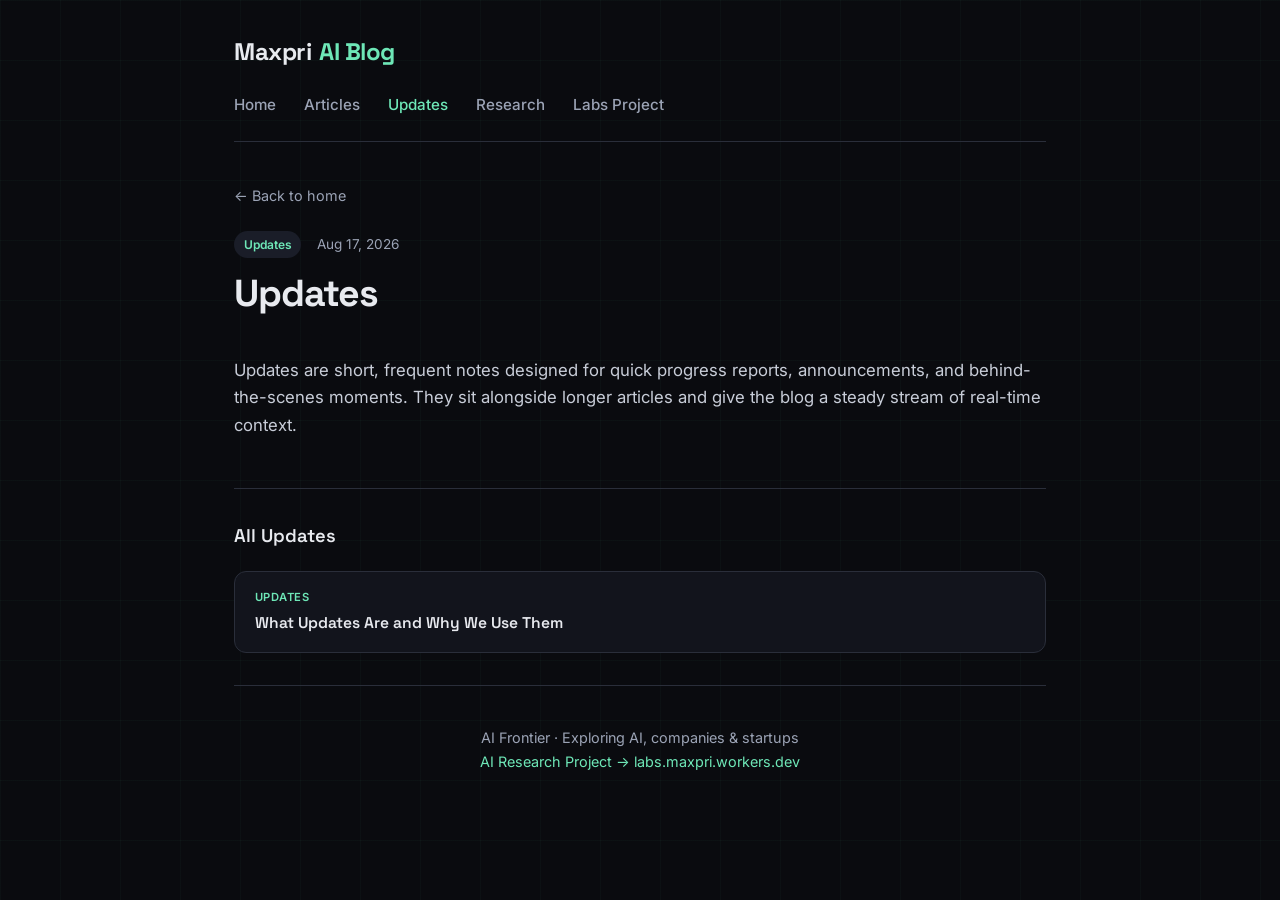
==== updates/index.html @ 80658ca6 "add updates section and related articles for quick progress reports" ====
<!DOCTYPE html>
<html lang="en">
<head>
  <meta charset="UTF-8" />
  <meta name="viewport" content="width=device-width, initial-scale=1.0" />
  <title>Updates — AI Frontier</title>
  <meta name="description" content="Short progress notes, announcements, and behind-the-scenes updates from the blog and research projects." />
  <link rel="preconnect" href="https://fonts.googleapis.com" />
  <link rel="preconnect" href="https://fonts.gstatic.com" crossorigin />
  <link href="https://fonts.googleapis.com/css2?family=Inter:wght@400;500;600;700&family=Space+Grotesk:wght@500;600;700&display=swap" rel="stylesheet" />
  <link rel="stylesheet" href="../style.css" />
</head>
<body>
  <div class="container">
    <header>
      <a href="../index.html" class="logo">Maxpri<span>AI Blog</span></a>
      <nav>
        <a href="../index.html">Home</a>
        <a href="../index.html#posts">Articles</a>
        <a href="index.html" class="active">Updates</a>
        <a href="../index.html#research">Research</a>
        <a href="https://labs.maxpri.workers.dev" target="_blank" rel="noopener">Labs Project</a>
      </nav>
    </header>

    <main>
      <a href="../index.html" class="back-link">← Back to home</a>

      <article>
        <div class="article-header">
          <div class="meta">
            <span class="tag">Updates</span>
            <span>Aug 17, 2026</span>
          </div>
          <h1>Updates</h1>
        </div>

        <div class="article-body">
          <p>
            Updates are short, frequent notes designed for quick progress reports, announcements,
            and behind-the-scenes moments. They sit alongside longer articles and give the blog a
            steady stream of real-time context.
          </p>
        </div>
      </article>

      <section class="related">
        <h2>All Updates</h2>
        <div class="related-list">
          <a href="what-are-updates.html">
            <div class="rel-tag">Updates</div>
            <div class="rel-title">What Updates Are and Why We Use Them</div>
          </a>
        </div>
      </section>
    </main>

    <footer>
      <p>
        AI Frontier · Exploring AI, companies & startups
        <br />
        <a href="https://labs.maxpri.workers.dev" target="_blank" rel="noopener">AI Research Project → labs.maxpri.workers.dev</a>
      </p>
    </footer>
  </div>
</body>
</html>
---- style.css ----
:root {
  --bg: #0a0b0f;
  --surface: #12141c;
  --surface-2: #1a1d28;
  --border: #2a2e3a;
  --text: #e8eaef;
  --muted: #9ba3b5;
  --accent: #6ee7b7;
  --accent-dim: #34d399;
  --blue: #60a5fa;
  --purple: #a78bfa;
  --radius: 12px;
  --shadow: 0 8px 32px rgba(0,0,0,0.4);
}

* {
  margin: 0;
  padding: 0;
  box-sizing: border-box;
}

body {
  font-family: 'Inter', system-ui, sans-serif;
  background: var(--bg);
  color: var(--text);
  line-height: 1.65;
  min-height: 100vh;
}

body::before {
  content: '';
  position: fixed;
  inset: 0;
  background-image:
    linear-gradient(rgba(110, 231, 183, 0.03) 1px, transparent 1px),
    linear-gradient(90deg, rgba(110, 231, 183, 0.03) 1px, transparent 1px);
  background-size: 60px 60px;
  pointer-events: none;
  z-index: 0;
}

.container {
  max-width: 860px;
  margin: 0 auto;
  padding: 0 1.5rem;
  position: relative;
  z-index: 1;
}

/* Header */
header {
  padding: 2rem 0 1.5rem;
  border-bottom: 1px solid var(--border);
  margin-bottom: 2.5rem;
}

.logo {
  font-family: 'Space Grotesk', sans-serif;
  font-weight: 700;
  font-size: 1.5rem;
  letter-spacing: -0.02em;
  color: var(--text);
  text-decoration: none;
  display: inline-flex;
  align-items: center;
  gap: 0.5rem;
}

.logo span {
  color: var(--accent);
}

nav {
  margin-top: 1.25rem;
  display: flex;
  gap: 1.75rem;
  flex-wrap: wrap;
}

nav a {
  color: var(--muted);
  text-decoration: none;
  font-size: 0.95rem;
  font-weight: 500;
  transition: color 0.2s;
}

nav a:hover,
nav a.active {
  color: var(--accent);
}

/* Hero */
.hero {
  margin-bottom: 3.5rem;
}

.hero h1 {
  font-family: 'Space Grotesk', sans-serif;
  font-size: clamp(2rem, 5vw, 2.75rem);
  font-weight: 700;
  letter-spacing: -0.03em;
  line-height: 1.2;
  margin-bottom: 1rem;
}

.hero h1 .gradient {
  background: linear-gradient(135deg, var(--accent), var(--blue));
  -webkit-background-clip: text;
  -webkit-text-fill-color: transparent;
  background-clip: text;
}

.hero p {
  color: var(--muted);
  font-size: 1.125rem;
  max-width: 540px;
}

/* Research project callout */
.research-callout {
  background: linear-gradient(135deg, rgba(110, 231, 183, 0.08), rgba(96, 165, 250, 0.08));
  border: 1px solid rgba(110, 231, 183, 0.25);
  border-radius: var(--radius);
  padding: 1.5rem 1.75rem;
  margin-bottom: 3.5rem;
  display: flex;
  flex-direction: column;
  gap: 0.75rem;
}

.research-callout .label {
  font-size: 0.75rem;
  font-weight: 600;
  text-transform: uppercase;
  letter-spacing: 0.08em;
  color: var(--accent);
}

.research-callout h2 {
  font-family: 'Space Grotesk', sans-serif;
  font-size: 1.35rem;
  font-weight: 600;
}

.research-callout p {
  color: var(--muted);
  font-size: 0.975rem;
}

.research-callout a {
  display: inline-flex;
  align-items: center;
  gap: 0.5rem;
  margin-top: 0.5rem;
  color: var(--accent);
  font-weight: 600;
  text-decoration: none;
  font-size: 0.975rem;
  transition: gap 0.2s, color 0.2s;
}

.research-callout a:hover {
  color: var(--accent-dim);
  gap: 0.75rem;
}

.research-callout a svg {
  width: 16px;
  height: 16px;
}

/* Posts */
.section-title {
  font-family: 'Space Grotesk', sans-serif;
  font-size: 1.25rem;
  font-weight: 600;
  margin-bottom: 1.5rem;
  color: var(--text);
}

.posts {
  display: grid;
  grid-template-columns: repeat(3, minmax(0, 1fr));
  gap: 1.5rem;
  margin-bottom: 4rem;
}

article.card {
  display: flex;
  flex-direction: column;
  justify-content: space-between;
  background: var(--surface);
  border: 1px solid var(--border);
  border-radius: var(--radius);
  padding: 1.75rem;
  transition: border-color 0.2s, transform 0.2s;
  aspect-ratio: 1 / 1;
  min-height: auto;
}

.posts {
  display: grid;
  grid-template-columns: repeat(3, minmax(0, 1fr));
  grid-auto-rows: 1fr;
  gap: 1.5rem;
  margin-bottom: 4rem;
}

article.card:hover {
  border-color: rgba(110, 231, 183, 0.35);
  transform: translateY(-2px);
}

@media (max-width: 1024px) {
  .posts {
    grid-template-columns: repeat(2, minmax(0, 1fr));
  }
}

@media (max-width: 700px) {
  .posts {
    grid-template-columns: 1fr;
  }
}

.meta {
  display: flex;
  gap: 1rem;
  align-items: center;
  margin-bottom: 0.75rem;
  font-size: 0.85rem;
  color: var(--muted);
  flex-wrap: wrap;
}

.tag {
  background: var(--surface-2);
  color: var(--accent);
  padding: 0.2rem 0.6rem;
  border-radius: 999px;
  font-size: 0.75rem;
  font-weight: 600;
}

article.card h3 {
  font-family: 'Space Grotesk', sans-serif;
  font-size: 1.25rem;
  font-weight: 600;
  margin-bottom: 0.6rem;
  letter-spacing: -0.01em;
}

article.card h3 a {
  color: inherit;
  text-decoration: none;
}

article.card h3 a:hover {
  color: var(--accent);
}

article.card p {
  color: var(--muted);
  font-size: 0.975rem;
}

/* Article page */
.article-header {
  margin-bottom: 2.5rem;
}

.article-header h1 {
  font-family: 'Space Grotesk', sans-serif;
  font-size: clamp(1.75rem, 4vw, 2.35rem);
  font-weight: 700;
  letter-spacing: -0.03em;
  line-height: 1.25;
  margin-bottom: 1rem;
}

.article-body {
  font-size: 1.05rem;
  color: var(--text);
}

.article-body p {
  margin-bottom: 1.35rem;
  color: #c8cdd8;
}

.article-body h2 {
  font-family: 'Space Grotesk', sans-serif;
  font-size: 1.4rem;
  font-weight: 600;
  margin: 2.25rem 0 1rem;
  letter-spacing: -0.02em;
}

.article-body h3 {
  font-family: 'Space Grotesk', sans-serif;
  font-size: 1.15rem;
  font-weight: 600;
  margin: 1.75rem 0 0.75rem;
}

.article-body ul,
.article-body ol {
  margin: 0 0 1.35rem 1.4rem;
  color: #c8cdd8;
}

.article-body li {
  margin-bottom: 0.5rem;
}

.article-body a {
  color: var(--accent);
  text-decoration: underline;
  text-underline-offset: 3px;
}

.article-body a:hover {
  color: var(--accent-dim);
}

.article-body blockquote {
  border-left: 3px solid var(--accent);
  margin: 1.75rem 0;
  padding: 0.75rem 0 0.75rem 1.25rem;
  color: var(--muted);
  font-style: italic;
}

.article-body strong {
  color: var(--text);
  font-weight: 600;
}

.back-link {
  display: inline-flex;
  align-items: center;
  gap: 0.4rem;
  color: var(--muted);
  text-decoration: none;
  font-size: 0.9rem;
  margin-bottom: 1.5rem;
  transition: color 0.2s;
}

.back-link:hover {
  color: var(--accent);
}

/* Related articles */
.related {
  margin: 3rem 0 2rem;
  padding-top: 2rem;
  border-top: 1px solid var(--border);
}

.related h2 {
  font-family: 'Space Grotesk', sans-serif;
  font-size: 1.15rem;
  font-weight: 600;
  margin-bottom: 1.25rem;
}

.related-list {
  display: flex;
  flex-direction: column;
  gap: 0.85rem;
}

.related-list a {
  display: block;
  background: var(--surface);
  border: 1px solid var(--border);
  border-radius: var(--radius);
  padding: 1rem 1.25rem;
  text-decoration: none;
  color: var(--text);
  transition: border-color 0.2s, transform 0.2s;
}

.related-list a:hover {
  border-color: rgba(110, 231, 183, 0.35);
  transform: translateY(-1px);
}

.related-list .rel-tag {
  font-size: 0.7rem;
  font-weight: 600;
  color: var(--accent);
  text-transform: uppercase;
  letter-spacing: 0.04em;
  margin-bottom: 0.25rem;
}

.related-list .rel-title {
  font-family: 'Space Grotesk', sans-serif;
  font-weight: 600;
  font-size: 0.975rem;
}

/* Updates */
#updates {
  margin-bottom: 3rem;
}

#updates .posts {
  grid-template-columns: repeat(1, minmax(0, 1fr));
  max-width: 460px;
}

/* Read more on cards */
.card .read-more {
  display: inline-block;
  margin-top: 0.85rem;
  color: var(--accent);
  font-weight: 600;
  font-size: 0.9rem;
  text-decoration: none;
}

.card .read-more:hover {
  color: var(--accent-dim);
}

/* Footer */
footer {
  border-top: 1px solid var(--border);
  padding: 2.5rem 0;
  text-align: center;
  color: var(--muted);
  font-size: 0.9rem;
}

footer a {
  color: var(--accent);
  text-decoration: none;
}

footer a:hover {
  text-decoration: underline;
}

@media (max-width: 600px) {
  .research-callout {
    padding: 1.25rem;
  }
  article.card {
    padding: 1.25rem;
  }
}
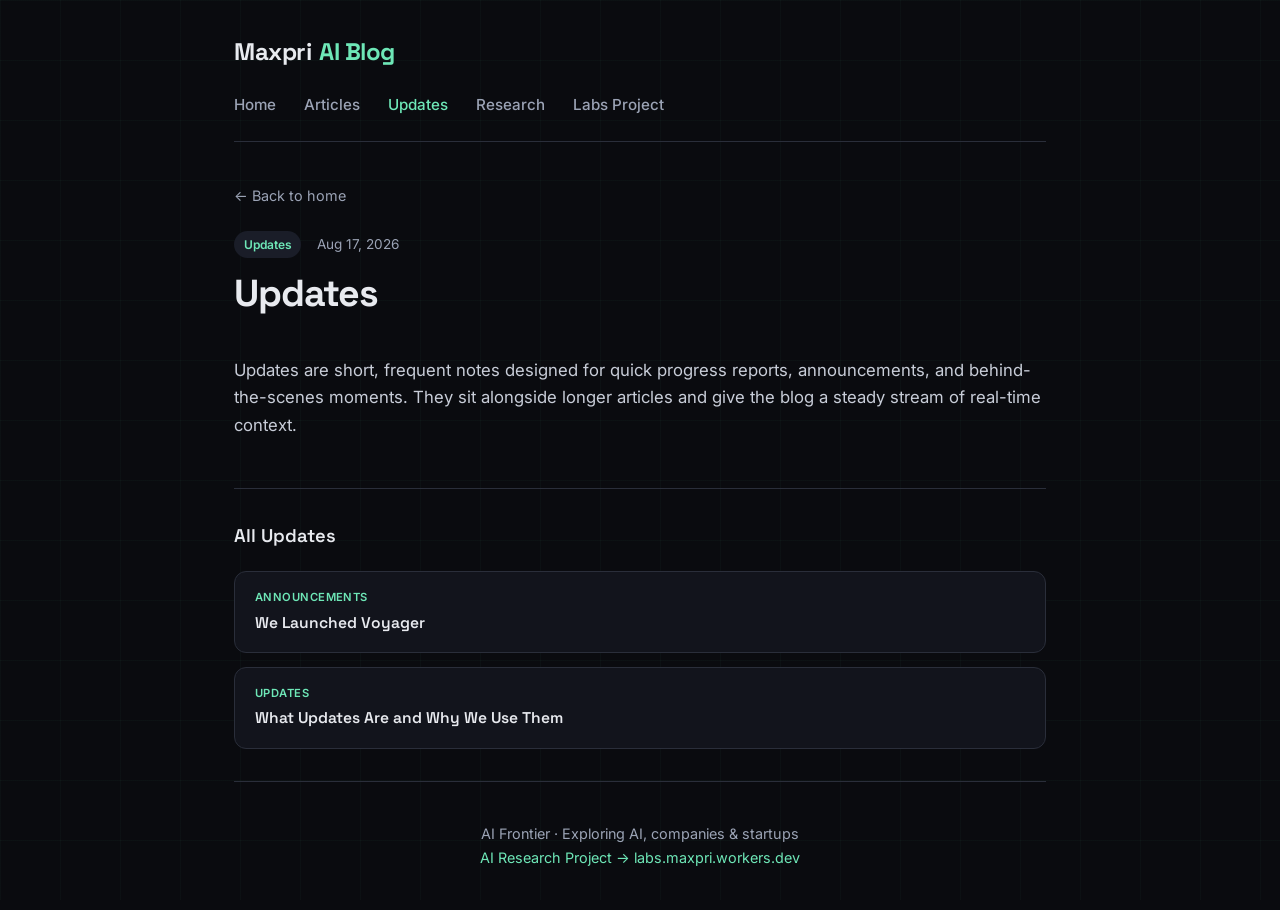
==== commit 4a71c878: "be nice, git" ====
--- a/updates/index.html
+++ b/updates/index.html
@@ -1,4 +1,4 @@
-<!DOCTYPE html>
+﻿<!DOCTYPE html>
 <html lang="en">
 <head>
   <meta charset="UTF-8" />
@@ -47,6 +47,10 @@
       <section class="related">
         <h2>All Updates</h2>
         <div class="related-list">
+          <a href="voyager-launch.html">
+            <div class="rel-tag">Announcements</div>
+            <div class="rel-title">We Launched Voyager</div>
+          </a>
           <a href="what-are-updates.html">
             <div class="rel-tag">Updates</div>
             <div class="rel-title">What Updates Are and Why We Use Them</div>
